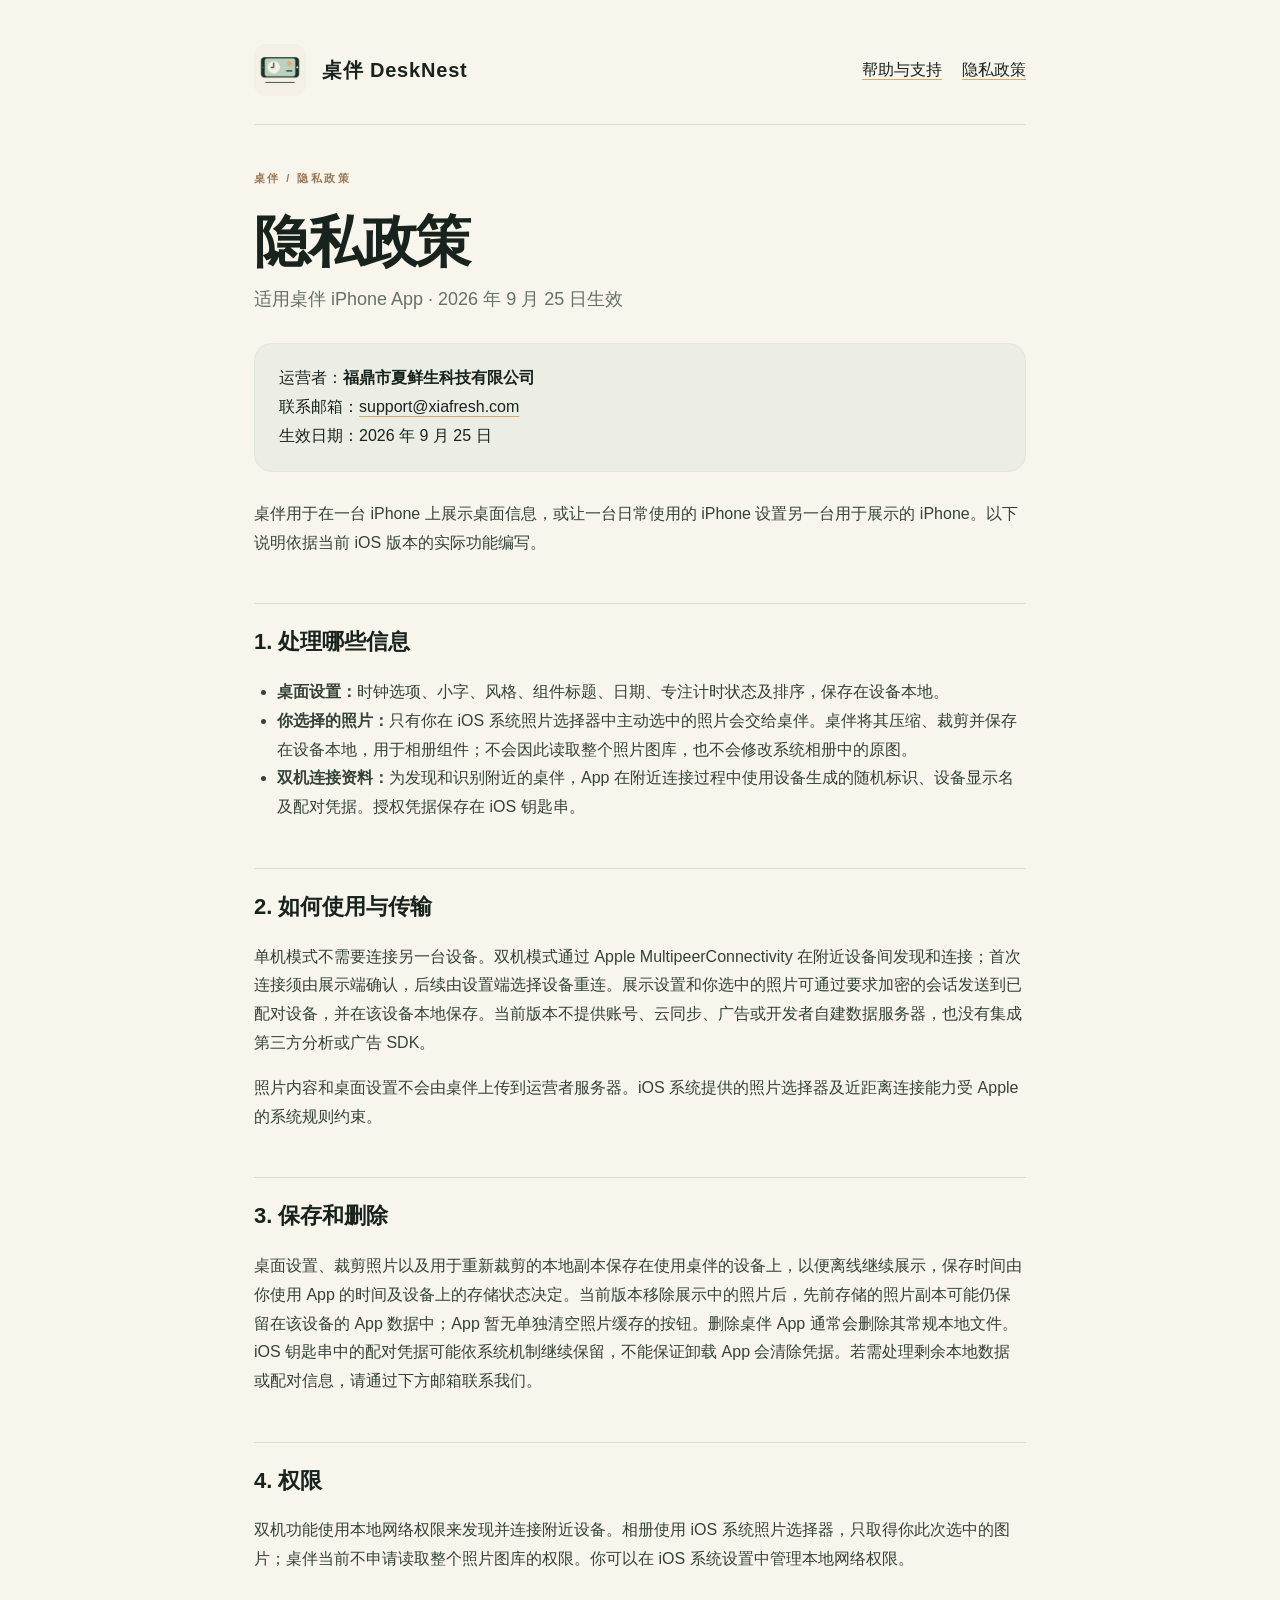
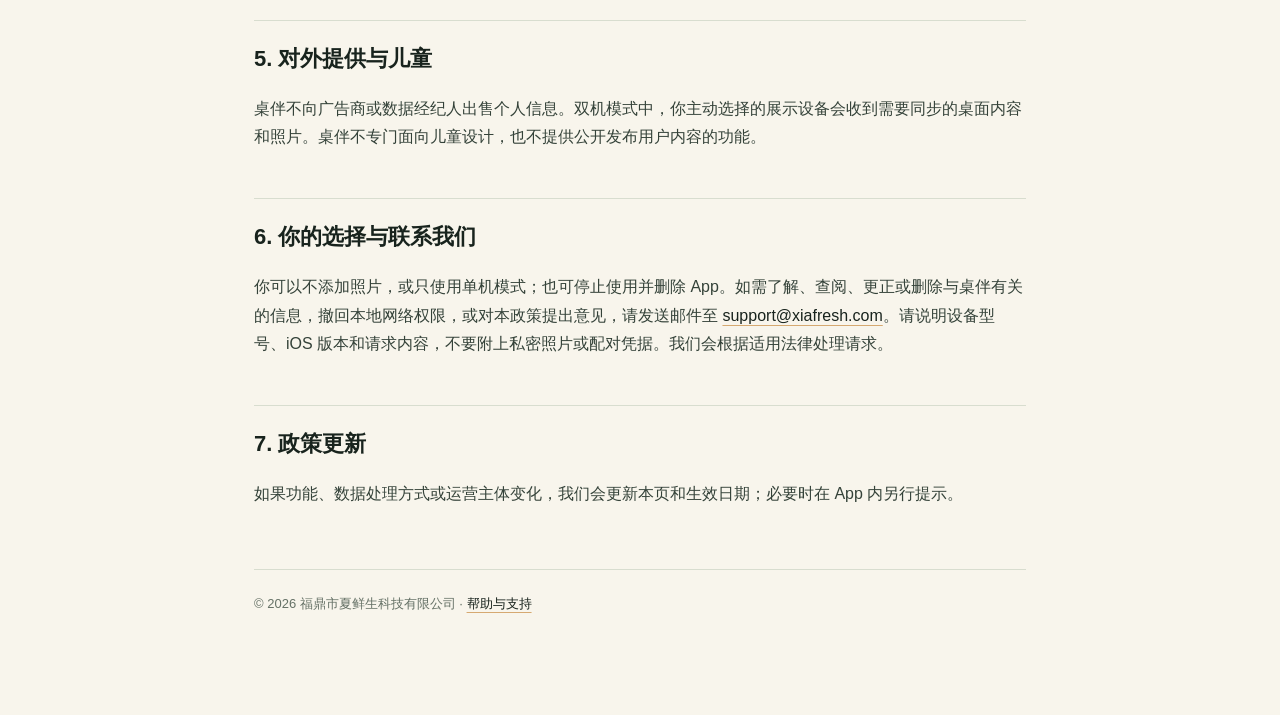
==== privacy.html @ d16f7873 "Publish DeskNest privacy and support pages" ====
<!doctype html>
<html lang="zh-Hans"><head><meta charset="utf-8"><meta name="viewport" content="width=device-width,initial-scale=1"><meta name="description" content="桌伴 DeskNest 隐私政策，了解照片、桌面设置和双机连接信息如何在设备上处理。"><meta name="theme-color" content="#f8f5ec"><title>桌伴隐私政策</title><link rel="icon" type="image/png" href="icon-1024.png"><link rel="stylesheet" href="style.css"></head>
<body><main><header><img src="icon-1024.png" alt="桌伴图标"><strong>桌伴 DeskNest</strong><nav><a href="support.html">帮助与支持</a><a href="privacy.html" aria-current="page">隐私政策</a></nav></header>
<span class="eyebrow">桌伴 / 隐私政策</span><h1>隐私政策</h1><p class="lead">适用桌伴 iPhone App · 2026 年 9 月 25 日生效</p>
<div class="box">运营者：<strong>福鼎市夏鲜生科技有限公司</strong><br>联系邮箱：<a href="mailto:support@xiafresh.com">support@xiafresh.com</a><br>生效日期：2026 年 9 月 25 日</div>
<p>桌伴用于在一台 iPhone 上展示桌面信息，或让一台日常使用的 iPhone 设置另一台用于展示的 iPhone。以下说明依据当前 iOS 版本的实际功能编写。</p>
<h2>1. 处理哪些信息</h2>
<ul><li><strong>桌面设置：</strong>时钟选项、小字、风格、组件标题、日期、专注计时状态及排序，保存在设备本地。</li><li><strong>你选择的照片：</strong>只有你在 iOS 系统照片选择器中主动选中的照片会交给桌伴。桌伴将其压缩、裁剪并保存在设备本地，用于相册组件；不会因此读取整个照片图库，也不会修改系统相册中的原图。</li><li><strong>双机连接资料：</strong>为发现和识别附近的桌伴，App 在附近连接过程中使用设备生成的随机标识、设备显示名及配对凭据。授权凭据保存在 iOS 钥匙串。</li></ul>
<h2>2. 如何使用与传输</h2>
<p>单机模式不需要连接另一台设备。双机模式通过 Apple MultipeerConnectivity 在附近设备间发现和连接；首次连接须由展示端确认，后续由设置端选择设备重连。展示设置和你选中的照片可通过要求加密的会话发送到已配对设备，并在该设备本地保存。当前版本不提供账号、云同步、广告或开发者自建数据服务器，也没有集成第三方分析或广告 SDK。</p>
<p>照片内容和桌面设置不会由桌伴上传到运营者服务器。iOS 系统提供的照片选择器及近距离连接能力受 Apple 的系统规则约束。</p>
<h2>3. 保存和删除</h2>
<p>桌面设置、裁剪照片以及用于重新裁剪的本地副本保存在使用桌伴的设备上，以便离线继续展示，保存时间由你使用 App 的时间及设备上的存储状态决定。当前版本移除展示中的照片后，先前存储的照片副本可能仍保留在该设备的 App 数据中；App 暂无单独清空照片缓存的按钮。删除桌伴 App 通常会删除其常规本地文件。iOS 钥匙串中的配对凭据可能依系统机制继续保留，不能保证卸载 App 会清除凭据。若需处理剩余本地数据或配对信息，请通过下方邮箱联系我们。</p>
<h2>4. 权限</h2>
<p>双机功能使用本地网络权限来发现并连接附近设备。相册使用 iOS 系统照片选择器，只取得你此次选中的图片；桌伴当前不申请读取整个照片图库的权限。你可以在 iOS 系统设置中管理本地网络权限。</p>
<h2>5. 对外提供与儿童</h2>
<p>桌伴不向广告商或数据经纪人出售个人信息。双机模式中，你主动选择的展示设备会收到需要同步的桌面内容和照片。桌伴不专门面向儿童设计，也不提供公开发布用户内容的功能。</p>
<h2>6. 你的选择与联系我们</h2>
<p>你可以不添加照片，或只使用单机模式；也可停止使用并删除 App。如需了解、查阅、更正或删除与桌伴有关的信息，撤回本地网络权限，或对本政策提出意见，请发送邮件至 <a href="mailto:support@xiafresh.com">support@xiafresh.com</a>。请说明设备型号、iOS 版本和请求内容，不要附上私密照片或配对凭据。我们会根据适用法律处理请求。</p>
<h2>7. 政策更新</h2><p>如果功能、数据处理方式或运营主体变化，我们会更新本页和生效日期；必要时在 App 内另行提示。</p>
<footer>© 2026 福鼎市夏鲜生科技有限公司 · <a href="support.html">帮助与支持</a></footer></main></body></html>
---- style.css ----
:root { color-scheme: light; --ink:#18231d; --muted:#657166; --paper:#f8f5ec; --line:#d8ddcf; --accent:#d6a971; }
* { box-sizing:border-box; }
html { scroll-behavior:smooth; }
body { margin:0; background:var(--paper); color:var(--ink); font:16px/1.8 -apple-system,BlinkMacSystemFont,"PingFang SC","Microsoft YaHei",sans-serif; -webkit-font-smoothing:antialiased; }
main { max-width:820px; margin:auto; padding:44px 24px 100px; }
header { display:flex; align-items:center; gap:16px; border-bottom:1px solid var(--line); padding-bottom:28px; }
header img { width:52px; height:52px; border-radius:12px; }
header strong { font-size:20px; letter-spacing:.04em; }
nav { margin-left:auto; display:flex; gap:20px; white-space:nowrap; }
a { color:var(--ink); text-decoration-color:var(--accent); text-underline-offset:4px; }
a:hover { color:#8d603c; }
a:focus-visible { outline:3px solid var(--accent); outline-offset:4px; }
.eyebrow { display:inline-block; color:#9a7853; font-size:11px; font-weight:700; letter-spacing:.22em; margin-top:44px; }
h1 { margin:16px 0 8px; font-size:clamp(38px,6vw,56px); line-height:1.2; letter-spacing:-.04em; }
h2 { margin:46px 0 12px; font-size:22px; padding-top:18px; border-top:1px solid var(--line); }
p,li { color:#344239; }
.lead { font-size:18px; color:var(--muted); margin-top:8px; }
.draft { display:inline-block; padding:5px 11px; border:1px solid #a86c42; border-radius:100px; font-size:12px; color:#8d562f; letter-spacing:.08em; margin-top:28px; }
.box { background:#ecede5; border:1px solid #e1e5d9; border-radius:18px; padding:20px 24px; margin:28px 0; }
ul,ol { padding-left:23px; }
footer { color:var(--muted); font-size:13px; border-top:1px solid var(--line); margin-top:60px; padding-top:22px; }
@media (max-width:600px) { header{align-items:flex-start;flex-wrap:wrap;gap:10px} nav{width:100%;margin-left:0;gap:22px;font-size:13px} main{padding-top:24px} .eyebrow{margin-top:32px} h2{font-size:21px} .box{padding:18px 20px} }
@media (prefers-reduced-motion:reduce) { html{scroll-behavior:auto} }
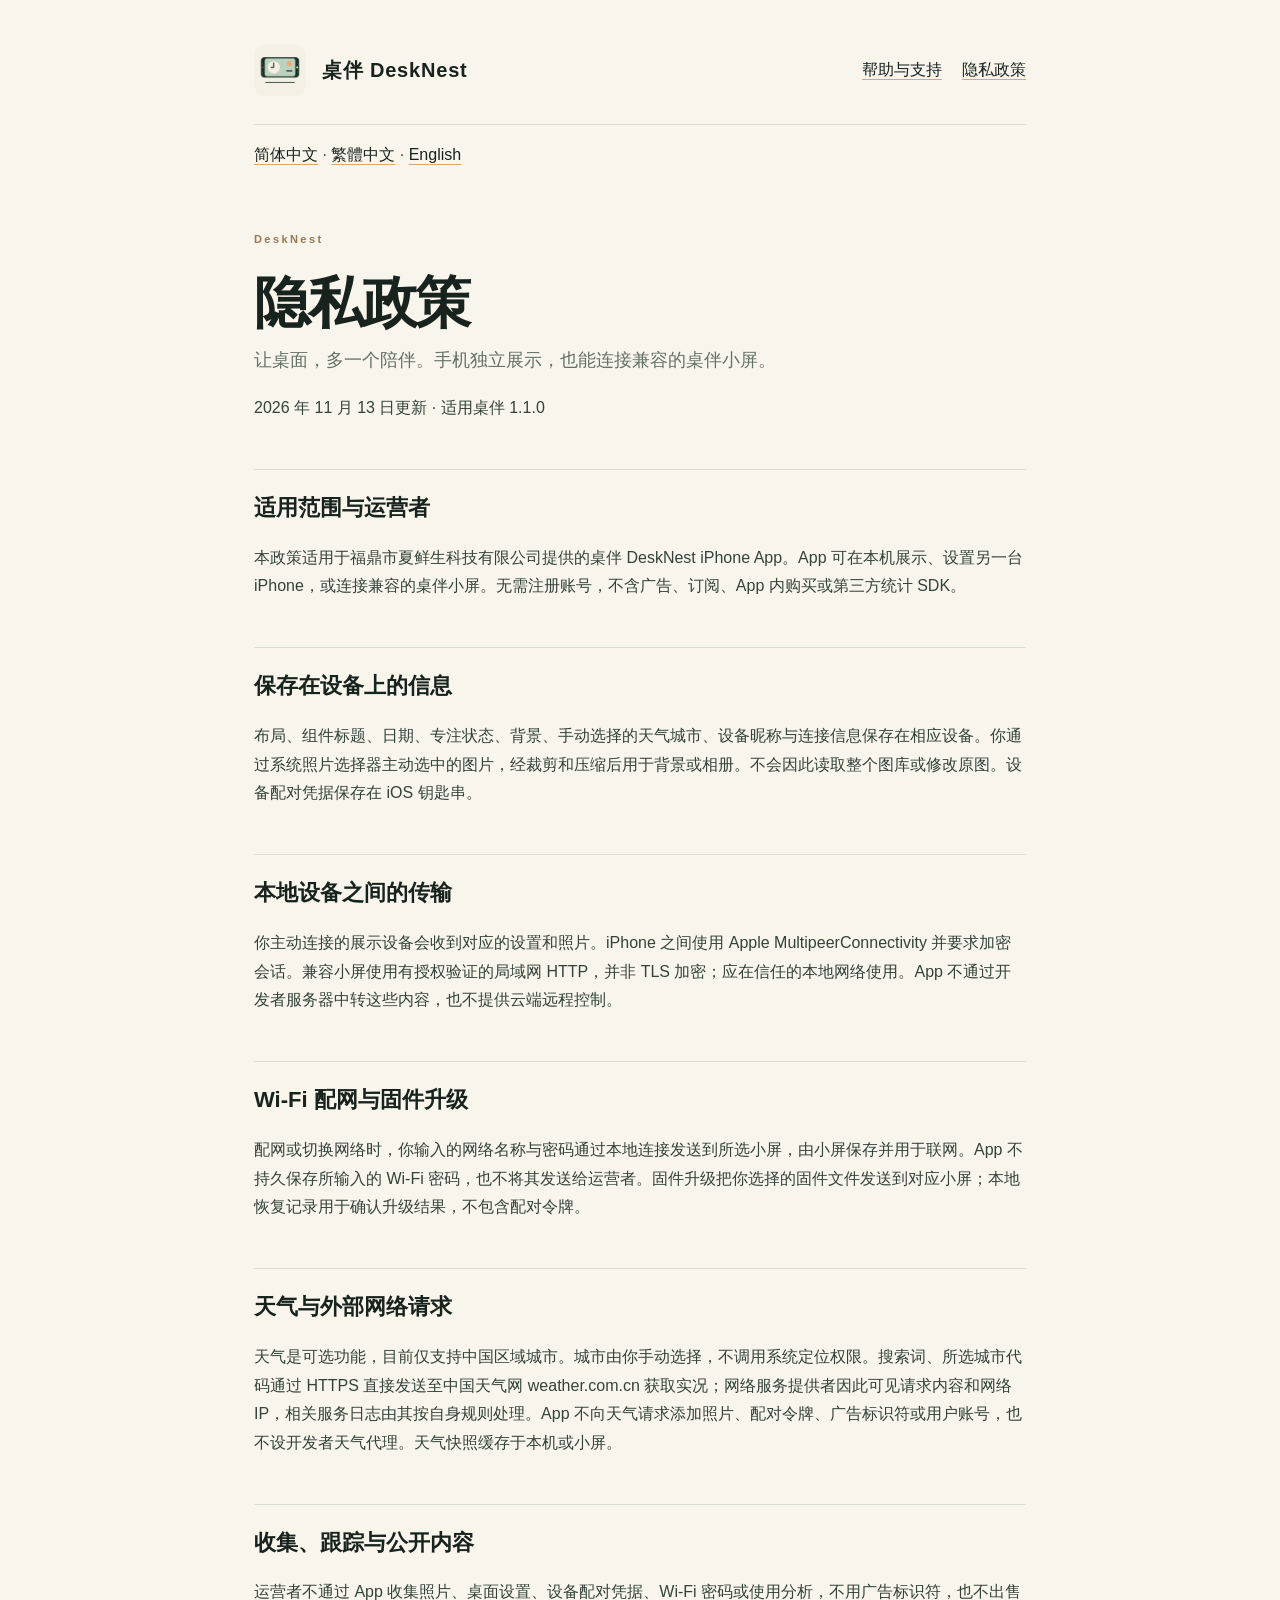
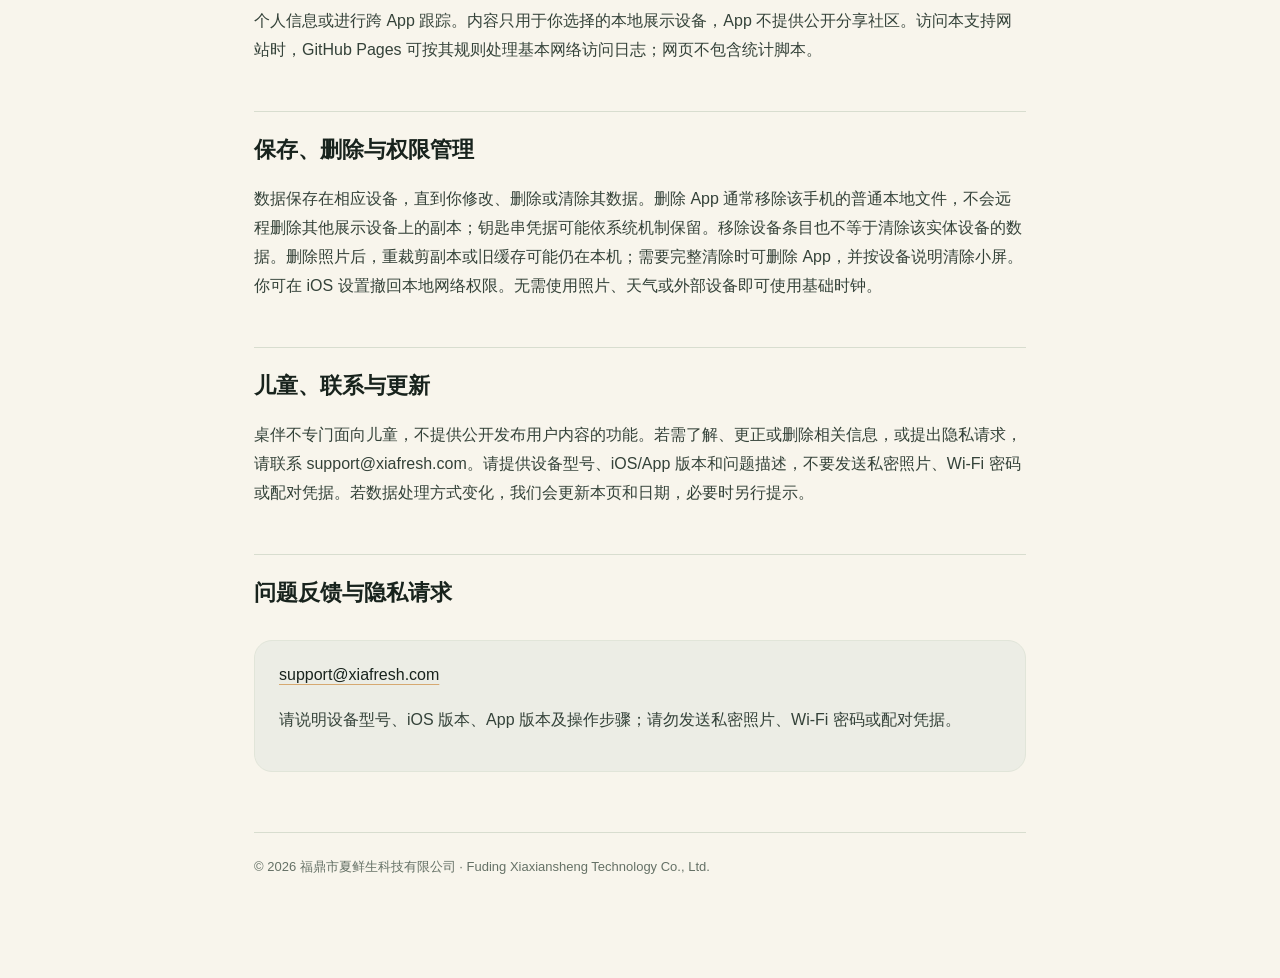
==== commit 988f651a: "Update DeskNest support and privacy for 1.1.0" ====
--- a/privacy.html
+++ b/privacy.html
@@ -1,21 +1,14 @@
 <!doctype html>
-<html lang="zh-Hans"><head><meta charset="utf-8"><meta name="viewport" content="width=device-width,initial-scale=1"><meta name="description" content="桌伴 DeskNest 隐私政策，了解照片、桌面设置和双机连接信息如何在设备上处理。"><meta name="theme-color" content="#f8f5ec"><title>桌伴隐私政策</title><link rel="icon" type="image/png" href="icon-1024.png"><link rel="stylesheet" href="style.css"></head>
-<body><main><header><img src="icon-1024.png" alt="桌伴图标"><strong>桌伴 DeskNest</strong><nav><a href="support.html">帮助与支持</a><a href="privacy.html" aria-current="page">隐私政策</a></nav></header>
-<span class="eyebrow">桌伴 / 隐私政策</span><h1>隐私政策</h1><p class="lead">适用桌伴 iPhone App · 2026 年 9 月 25 日生效</p>
-<div class="box">运营者：<strong>福鼎市夏鲜生科技有限公司</strong><br>联系邮箱：<a href="mailto:support@xiafresh.com">support@xiafresh.com</a><br>生效日期：2026 年 9 月 25 日</div>
-<p>桌伴用于在一台 iPhone 上展示桌面信息，或让一台日常使用的 iPhone 设置另一台用于展示的 iPhone。以下说明依据当前 iOS 版本的实际功能编写。</p>
-<h2>1. 处理哪些信息</h2>
-<ul><li><strong>桌面设置：</strong>时钟选项、小字、风格、组件标题、日期、专注计时状态及排序，保存在设备本地。</li><li><strong>你选择的照片：</strong>只有你在 iOS 系统照片选择器中主动选中的照片会交给桌伴。桌伴将其压缩、裁剪并保存在设备本地，用于相册组件；不会因此读取整个照片图库，也不会修改系统相册中的原图。</li><li><strong>双机连接资料：</strong>为发现和识别附近的桌伴，App 在附近连接过程中使用设备生成的随机标识、设备显示名及配对凭据。授权凭据保存在 iOS 钥匙串。</li></ul>
-<h2>2. 如何使用与传输</h2>
-<p>单机模式不需要连接另一台设备。双机模式通过 Apple MultipeerConnectivity 在附近设备间发现和连接；首次连接须由展示端确认，后续由设置端选择设备重连。展示设置和你选中的照片可通过要求加密的会话发送到已配对设备，并在该设备本地保存。当前版本不提供账号、云同步、广告或开发者自建数据服务器，也没有集成第三方分析或广告 SDK。</p>
-<p>照片内容和桌面设置不会由桌伴上传到运营者服务器。iOS 系统提供的照片选择器及近距离连接能力受 Apple 的系统规则约束。</p>
-<h2>3. 保存和删除</h2>
-<p>桌面设置、裁剪照片以及用于重新裁剪的本地副本保存在使用桌伴的设备上，以便离线继续展示，保存时间由你使用 App 的时间及设备上的存储状态决定。当前版本移除展示中的照片后，先前存储的照片副本可能仍保留在该设备的 App 数据中；App 暂无单独清空照片缓存的按钮。删除桌伴 App 通常会删除其常规本地文件。iOS 钥匙串中的配对凭据可能依系统机制继续保留，不能保证卸载 App 会清除凭据。若需处理剩余本地数据或配对信息，请通过下方邮箱联系我们。</p>
-<h2>4. 权限</h2>
-<p>双机功能使用本地网络权限来发现并连接附近设备。相册使用 iOS 系统照片选择器，只取得你此次选中的图片；桌伴当前不申请读取整个照片图库的权限。你可以在 iOS 系统设置中管理本地网络权限。</p>
-<h2>5. 对外提供与儿童</h2>
-<p>桌伴不向广告商或数据经纪人出售个人信息。双机模式中，你主动选择的展示设备会收到需要同步的桌面内容和照片。桌伴不专门面向儿童设计，也不提供公开发布用户内容的功能。</p>
-<h2>6. 你的选择与联系我们</h2>
-<p>你可以不添加照片，或只使用单机模式；也可停止使用并删除 App。如需了解、查阅、更正或删除与桌伴有关的信息，撤回本地网络权限，或对本政策提出意见，请发送邮件至 <a href="mailto:support@xiafresh.com">support@xiafresh.com</a>。请说明设备型号、iOS 版本和请求内容，不要附上私密照片或配对凭据。我们会根据适用法律处理请求。</p>
-<h2>7. 政策更新</h2><p>如果功能、数据处理方式或运营主体变化，我们会更新本页和生效日期；必要时在 App 内另行提示。</p>
-<footer>© 2026 福鼎市夏鲜生科技有限公司 · <a href="support.html">帮助与支持</a></footer></main></body></html>
+<html lang="zh-Hans"><head><meta charset="utf-8"><meta name="viewport" content="width=device-width,initial-scale=1"><meta name="description" content="隐私政策 · DeskNest 1.1.0"><meta name="theme-color" content="#f8f5ec"><title>隐私政策 · DeskNest</title><link rel="icon" href="icon-1024.png"><link rel="stylesheet" href="style.css"></head>
+<body><main><header><img src="icon-1024.png" alt="DeskNest"><strong>桌伴 DeskNest</strong><nav><a href="support.html">帮助与支持</a><a href="privacy.html">隐私政策</a></nav></header>
+<p><a href="privacy.html" lang="zh-Hans">简体中文</a> · <a href="privacy-zh-Hant.html" lang="zh-Hant">繁體中文</a> · <a href="privacy-en.html" lang="en">English</a></p><span class="eyebrow">DeskNest</span><h1>隐私政策</h1><p class="lead">让桌面，多一个陪伴。手机独立展示，也能连接兼容的桌伴小屏。</p><p>2026 年 11 月 13 日更新 · 适用桌伴 1.1.0</p>
+<h2>适用范围与运营者</h2><p>本政策适用于福鼎市夏鲜生科技有限公司提供的桌伴 DeskNest iPhone App。App 可在本机展示、设置另一台 iPhone，或连接兼容的桌伴小屏。无需注册账号，不含广告、订阅、App 内购买或第三方统计 SDK。</p>
+<h2>保存在设备上的信息</h2><p>布局、组件标题、日期、专注状态、背景、手动选择的天气城市、设备昵称与连接信息保存在相应设备。你通过系统照片选择器主动选中的图片，经裁剪和压缩后用于背景或相册。不会因此读取整个图库或修改原图。设备配对凭据保存在 iOS 钥匙串。</p>
+<h2>本地设备之间的传输</h2><p>你主动连接的展示设备会收到对应的设置和照片。iPhone 之间使用 Apple MultipeerConnectivity 并要求加密会话。兼容小屏使用有授权验证的局域网 HTTP，并非 TLS 加密；应在信任的本地网络使用。App 不通过开发者服务器中转这些内容，也不提供云端远程控制。</p>
+<h2>Wi-Fi 配网与固件升级</h2><p>配网或切换网络时，你输入的网络名称与密码通过本地连接发送到所选小屏，由小屏保存并用于联网。App 不持久保存所输入的 Wi-Fi 密码，也不将其发送给运营者。固件升级把你选择的固件文件发送到对应小屏；本地恢复记录用于确认升级结果，不包含配对令牌。</p>
+<h2>天气与外部网络请求</h2><p>天气是可选功能，目前仅支持中国区域城市。城市由你手动选择，不调用系统定位权限。搜索词、所选城市代码通过 HTTPS 直接发送至中国天气网 weather.com.cn 获取实况；网络服务提供者因此可见请求内容和网络 IP，相关服务日志由其按自身规则处理。App 不向天气请求添加照片、配对令牌、广告标识符或用户账号，也不设开发者天气代理。天气快照缓存于本机或小屏。</p>
+<h2>收集、跟踪与公开内容</h2><p>运营者不通过 App 收集照片、桌面设置、设备配对凭据、Wi-Fi 密码或使用分析，不用广告标识符，也不出售个人信息或进行跨 App 跟踪。内容只用于你选择的本地展示设备，App 不提供公开分享社区。访问本支持网站时，GitHub Pages 可按其规则处理基本网络访问日志；网页不包含统计脚本。</p>
+<h2>保存、删除与权限管理</h2><p>数据保存在相应设备，直到你修改、删除或清除其数据。删除 App 通常移除该手机的普通本地文件，不会远程删除其他展示设备上的副本；钥匙串凭据可能依系统机制保留。移除设备条目也不等于清除该实体设备的数据。删除照片后，重裁剪副本或旧缓存可能仍在本机；需要完整清除时可删除 App，并按设备说明清除小屏。你可在 iOS 设置撤回本地网络权限。无需使用照片、天气或外部设备即可使用基础时钟。</p>
+<h2>儿童、联系与更新</h2><p>桌伴不专门面向儿童，不提供公开发布用户内容的功能。若需了解、更正或删除相关信息，或提出隐私请求，请联系 support@xiafresh.com。请提供设备型号、iOS/App 版本和问题描述，不要发送私密照片、Wi-Fi 密码或配对凭据。若数据处理方式变化，我们会更新本页和日期，必要时另行提示。</p>
+<h2>问题反馈与隐私请求</h2><div class="box"><a href="mailto:support@xiafresh.com">support@xiafresh.com</a><p>请说明设备型号、iOS 版本、App 版本及操作步骤；请勿发送私密照片、Wi-Fi 密码或配对凭据。</p></div>
+<footer>© 2026 福鼎市夏鲜生科技有限公司 · Fuding Xiaxiansheng Technology Co., Ltd.</footer></main></body></html>
